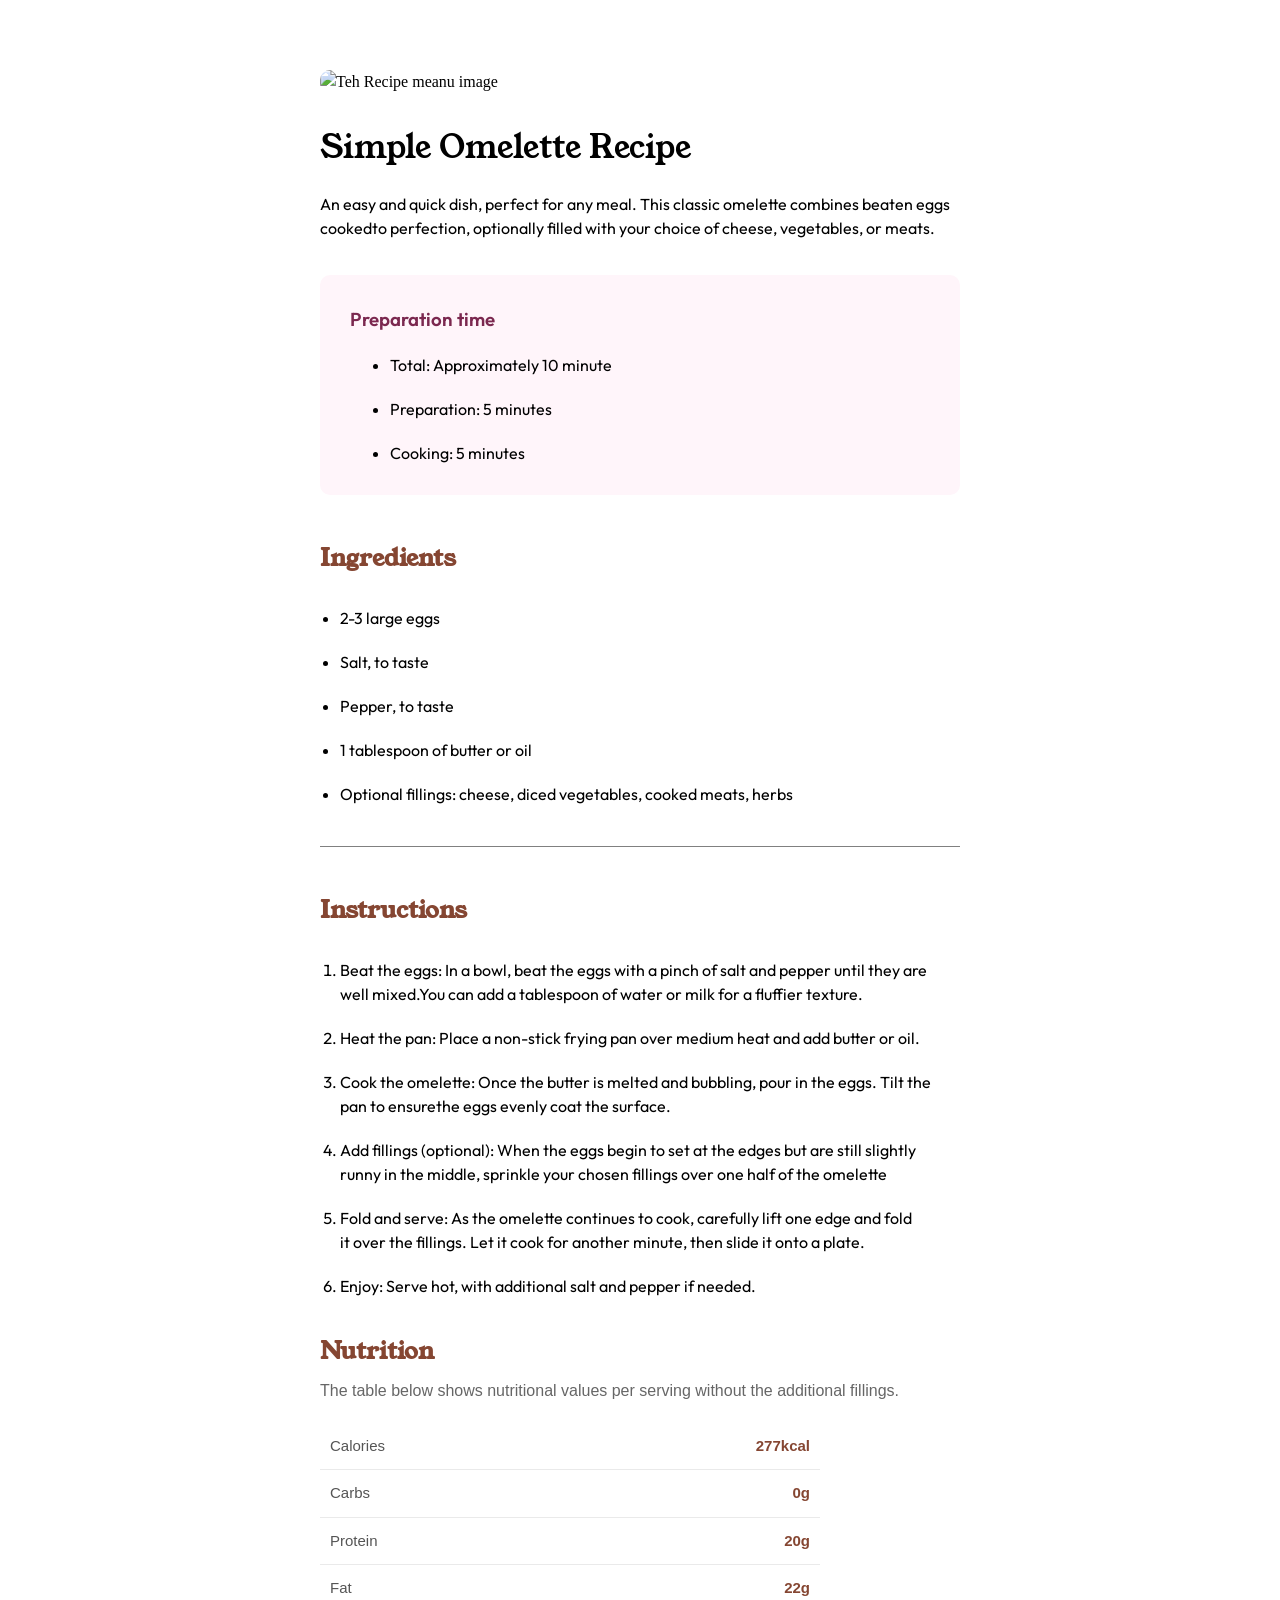
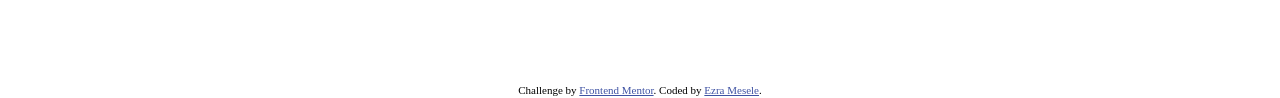
==== recipe-card/index.html @ 3c9c2c19 "Fix embedded repository and organize folders" ====
<!DOCTYPE html>
<html lang="en">
<head>
     <meta charset="UTF-8">
     <meta name="viewport" content="width=device-width, initial-scale=1.0">
     <link rel="preconnect" href="https://fonts.googleapis.com">
     <link rel="preconnect" href="https://fonts.gstatic.com" crossorigin>
     <link href="https://fonts.googleapis.com/css2?family=Young+Serif&display=swap" rel="stylesheet">
     <link rel="preconnect" href="https://fonts.googleapis.com">
     <link rel="preconnect" href="https://fonts.gstatic.com" crossorigin>
     <link href="https://fonts.googleapis.com/css2?family=Outfit:wght@100..900&display=swap" rel="stylesheet">
     <link rel="icon" type="image/png" sizes="32x32" href="./assets/images/favicon-32x32.png">
     <link rel="stylesheet" href="style.css">
     <title>Frontend Mentor | Recipe page</title>

  <!-- Feel free to remove these styles or customise in your own stylesheet 👍 -->
  <style>
    .attribution { font-size: 0.6875rem; text-align: center; }
    .attribution a { color: hsl(228, 45%, 44%); }
  </style>
</head>
<body>
     <div class="bg-main">
          <div class="card">
               <div class="menu-card">
                    <img src="./assets/images/image-omelette.jpeg" alt="Teh Recipe meanu image">
                    <h1>Simple Omelette Recipe</h1>
                    <p class="desciption">
                         An easy and quick dish, perfect for any meal.
                         This classic omelette combines beaten eggs<br>cookedto perfection,
                         optionally filled with your choice of cheese, vegetables, or meats.
                    </p>
                    <div class="cooking-time">
                         <h3>Preparation time</h3>
                         <ul>
                              <li>Total: Approximately 10 minute</li>
                              <li>Preparation: 5 minutes</li>
                              <li>Cooking: 5 minutes</li>
                         </ul>
                    </div>
                    <div class="gredient">
                         <h2>Ingredients</h2>
                         <ul>
                              <li>2-3 large eggs</li>
                              <li>Salt, to taste</li>
                              <li>Pepper, to taste</li>
                              <li>1 tablespoon of butter or oil</li>
                              <li>Optional fillings: cheese, diced vegetables, cooked meats, herbs</li>
                         </ul>
                    </div>
                    <div class="instruction">
                         <h2>Instructions</h2>
                         <ol>
                              <li>Beat the eggs: In a bowl, beat the eggs with a pinch of salt and pepper
                              until they are<br>well mixed.You can add a tablespoon of water or milk for a fluffier texture.
                              </li>
                              <li>Heat the pan: Place a non-stick frying pan over medium heat and add butter or oil.</li>
                              <li>Cook the omelette: Once the butter is melted and bubbling, pour in the eggs.
                                   Tilt the<br> pan to ensurethe eggs evenly coat the surface.
                              </li>
                              <li>Add fillings (optional): When the eggs begin to set at the edges but are still slightly<br>
                                   runny in the middle, sprinkle your chosen fillings over one half of the omelette</li>
                              <li>  Fold and serve: As the omelette continues to cook, carefully lift one edge and fold<br>
                                   it over the fillings. Let it cook for another minute, then slide it onto a plate.</li>
                              <li> Enjoy: Serve hot, with additional salt and pepper if needed.</li>
                         </ol>
                    </div>

                    <div class="nutrition-container">
                              <h2>Nutrition</h2>
                              <p class="subtitle">The table below shows nutritional values per serving without the additional fillings.</p>

                         <div class="nutrition-table">
                         <div class="nutrition-row">
                              <span class="label">Calories</span>
                              <span class="value bold">277kcal</span>
                         </div>
                         <div class="nutrition-row">
                              <span class="label">Carbs</span>
                              <span class="value">0g</span>
                         </div>
                         <div class="nutrition-row">
                              <span class="label">Protein</span>
                              <span class="value">20g</span>
                         </div>
                         <div class="nutrition-row">
                              <span class="label">Fat</span>
                              <span class="value">22g</span>
                         </div>
                         </div>
                    </div>

               </div>
          </div>
     </div>

  <!--Simple Omelette Recipe

  An easy and quick dish, perfect for any meal. This classic omelette combines beaten eggs cooked
  to perfection, optionally filled with your choice of cheese, vegetables, or meats.

  Preparation time

  Total: Approximately 10 minutes
  Preparation: 5 minutes
  Cooking: 5 minutes

  Ingredients

  2-3 large eggs
  Salt, to taste
  Pepper, to taste
  1 tablespoon of butter or oil
  Optional fillings: cheese, diced vegetables, cooked meats, herbs

  Instructions

  Beat the eggs: In a bowl, beat the eggs with a pinch of salt and pepper until they are well mixed.
  You can add a tablespoon of water or milk for a fluffier texture.

  Heat the pan: Place a non-stick frying pan over medium heat and add butter or oil.

  Cook the omelette: Once the butter is melted and bubbling, pour in the eggs. Tilt the pan to ensure
  the eggs evenly coat the surface.

  Add fillings (optional): When the eggs begin to set at the edges but are still slightly runny in the
  middle, sprinkle your chosen fillings over one half of the omelette.

  Fold and serve: As the omelette continues to cook, carefully lift one edge and fold it over the
  fillings. Let it cook for another minute, then slide it onto a plate.

  Enjoy: Serve hot, with additional salt and pepper if needed.

  Nutrition

  The table below shows nutritional values per serving without the additional fillings.

  Calories
  277kcal

  Carbs
  0g

  Protein
  20g

  Fat
  22g-->

  <footer class="attribution">
    Challenge by <a href="https://www.frontendmentor.io?ref=challenge">Frontend Mentor</a>.
    Coded by <a href="#">Ezra Mesele</a>.
  </footer>
</body>
</html>
---- recipe-card/style.css ----
/*-White: hsl(0, 0%, 100%)

- Stone 100: hsl(30, 54%, 90%)
- Stone 150: hsl(30, 18%, 87%)
- Stone 600: hsl(30, 10%, 34%)
- Stone 900: hsl(24, 5%, 18%)

- Brown 800: hsl(14, 45%, 36%)

- Rose 800: hsl(332, 51%, 32%)
- Rose 50: hsl(330, 100%, 98%)
*/
/* .young-serif-regular {
  font-family: "Young Serif", serif;
  font-weight: 400;
  font-style: normal;
} */

/* .outfit-<uniquifier> {
  font-family: "Outfit", sans-serif;
  font-optical-sizing: auto;
  font-weight: <weight>;
  font-style: normal;
} */
 
 body {
  font-size: 16px;
  line-height: 1.5;
 }

* {
     padding: 0;
     margin: 0;
     box-sizing: border-box;
}

.bg-main {
  background-image: linear-gradient(to bottom, hsl(30, 54%, 90%));
  min-height: 100vh;
  display: flex;
  justify-content: center;
  align-items: flex-start;
  padding: 40px 0;
}

.card {
  width: 700px;
  background-color: hsl(0, 0%, 100%);
  border-radius: 20px;
}

.menu-card {
  padding: 30px;
}

img {
  display: block;
  width: 100%;
  height: auto;
  border-radius: 10px;
}

h1 {
     font-family: "Young Serif", serif;
     font-weight: 400;
     font-style: normal;
     padding-top: 30px;
}
.desciption {
     font-size: 16px;
     padding-top: 20px;
     font-family: "Outfit", sans-serif;
     font-weight: 400;
}
.cooking-time {
     background-color: hsl(330, 100%, 98%);
     margin-top: 35px;
     padding: 30px 50px;
     border-radius: 10px;
}
ul li,
ol li {
     font-size: 16px;
     padding-top: 20px;
     font-family: "Outfit", sans-serif;
     font-weight: 400;
}
h3 {
     font-family: "Outfit", sans-serif;
     font-weight: 600;
     color: hsl(332, 51%, 32%);
     transform: translateX(-20px);
}

.gredient,
.instruction {
     margin-top: 45px;
}
.gredient::after {
     content: "";
     display: block;
     width: 100%;
     height: 0.5px;
     background-color: gray;
     margin-top: 40px;
}
h2 {
     font-family: "Young Serif", serif;
     font-weight: 600;
     font-size: 35px;
     color: hsl(14, 45%, 36%);
}
ul,ol {
     padding-left: 20px;
     font-family: "Outfit", sans-serif;
     font-weight: 400;
}

td {
     border: 2px solid gray;
}

.nutrition-container {
  font-family: 'Segoe UI', Tahoma, Geneva, Verdana, sans-serif;
  color: #555;
}

h2 {
  color: hsl(14, 45%, 36%);
  font-size: 24px;
  margin-top: 35px;
  margin-bottom: 10px;
}

.subtitle {
  font-size: 16px;
  color: #666;
  margin-bottom: 20px;
}
.nutrition-table {
     max-width: 500px;
}
.nutrition-row {
  display: flex;
  justify-content: space-between;
  padding: 12px 10px;
  border-bottom: 1px solid #eaeaea;
  font-size: 15px;
}

.nutrition-row:last-child {
  border-bottom: none;
}

.value {
  color:hsl(14, 45%, 36%);
  text-align: right;
  font-weight: bold;
  width: 50%;
}


.bold {
  font-weight: bold;
}
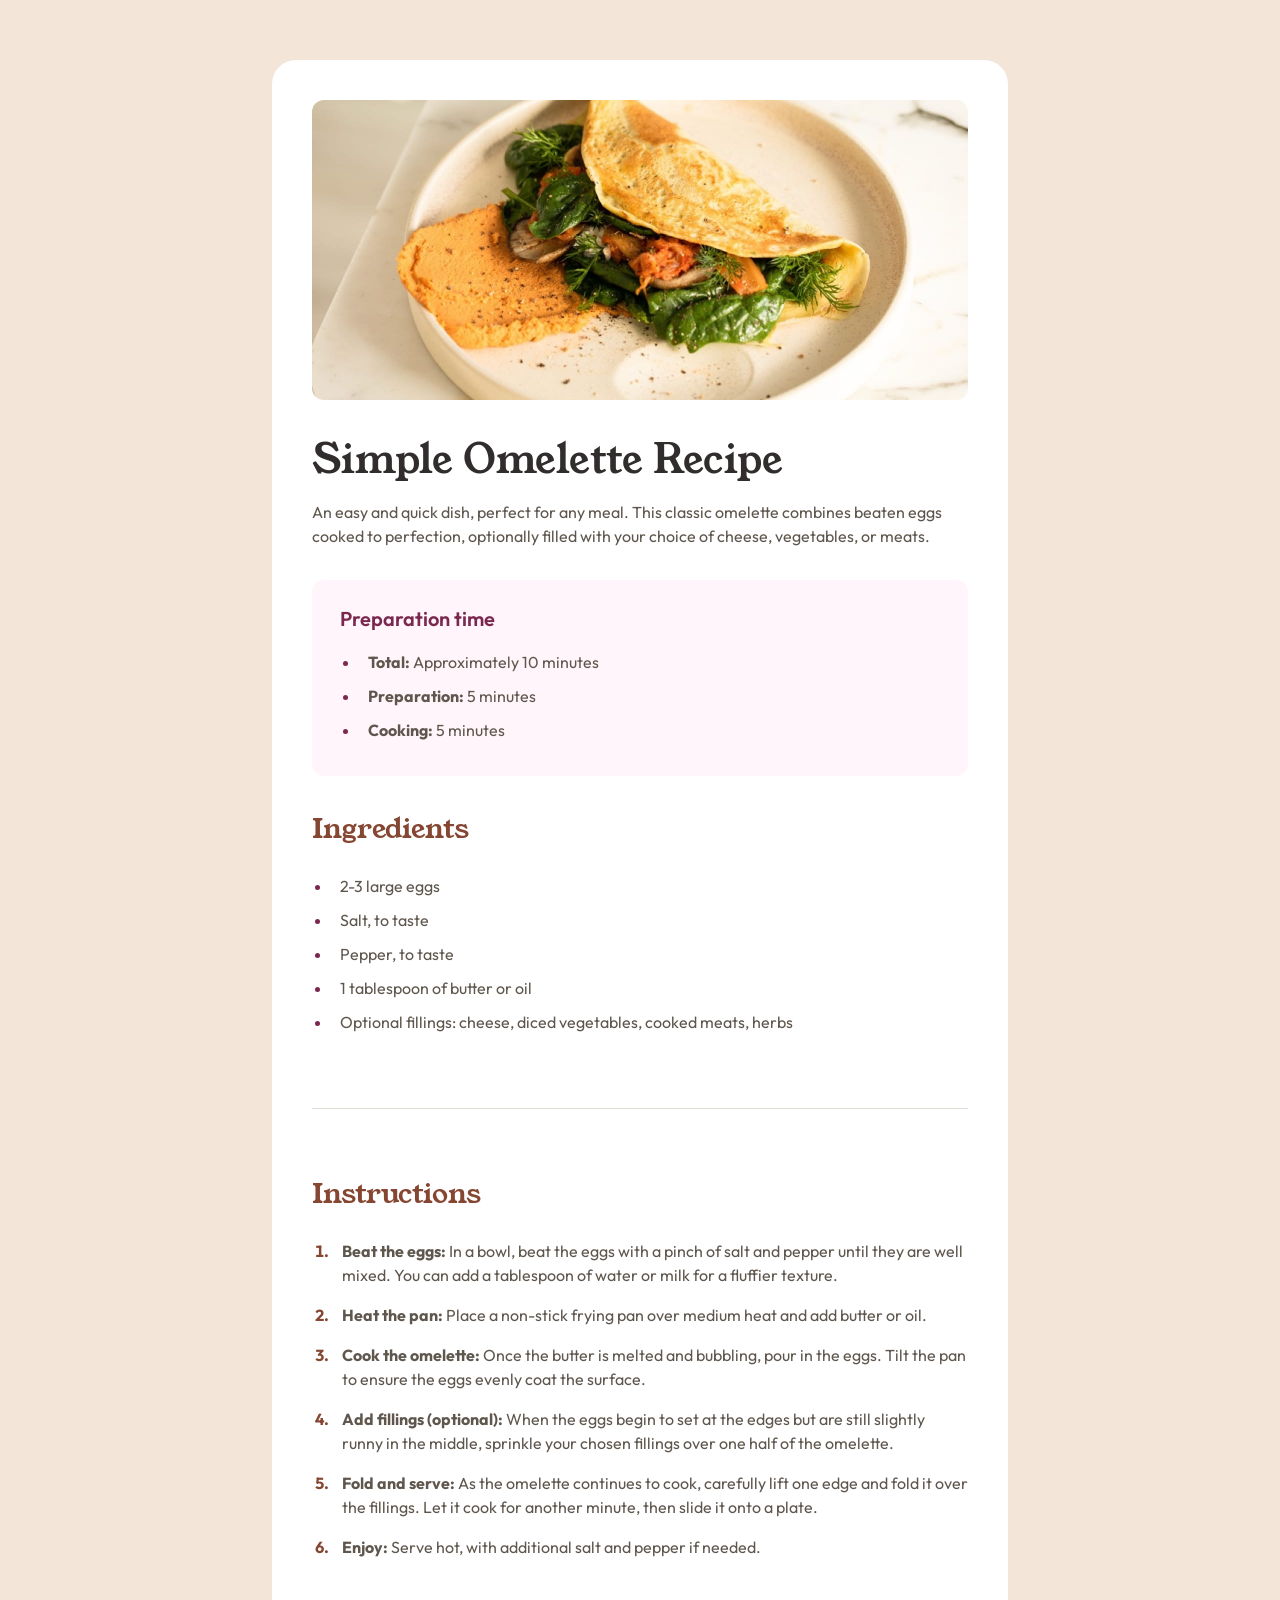
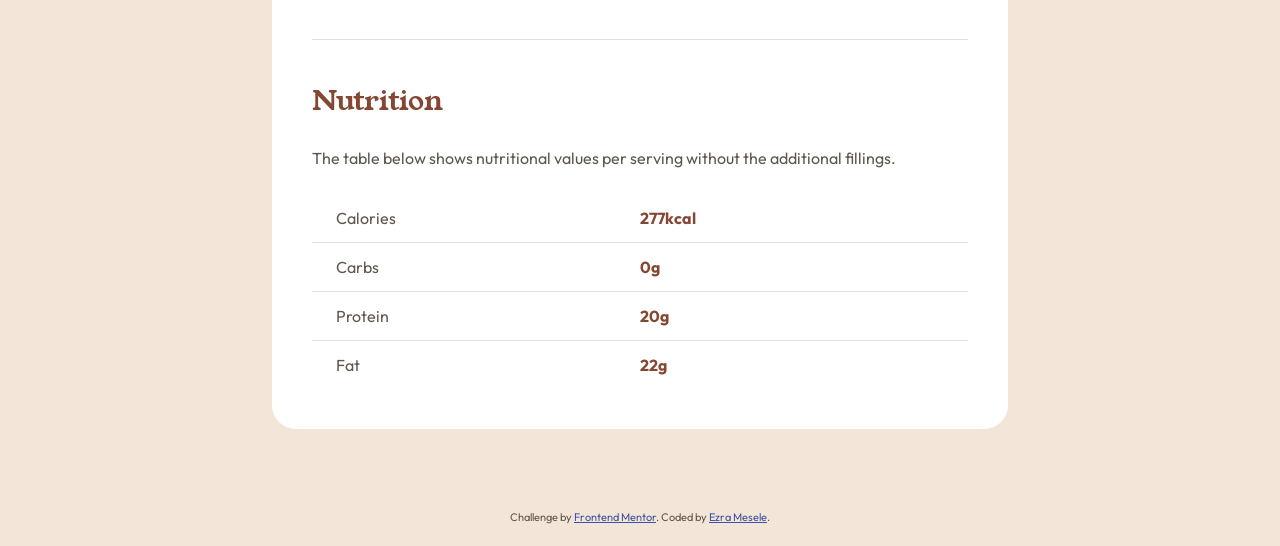
==== commit ae235a8c: "Update the html and css file to look good and make responsive i add media quaries" ====
--- a/recipe-card/index.html
+++ b/recipe-card/index.html
@@ -13,32 +13,34 @@
      <link rel="stylesheet" href="style.css">
      <title>Frontend Mentor | Recipe page</title>
 
-  <!-- Feel free to remove these styles or customise in your own stylesheet 👍 -->
   <style>
-    .attribution { font-size: 0.6875rem; text-align: center; }
+    .attribution { font-size: 0.6875rem; text-align: center; margin: 20px 0; }
     .attribution a { color: hsl(228, 45%, 44%); }
   </style>
 </head>
 <body>
-     <div class="bg-main">
+     <main class="bg-main">
           <div class="card">
+               <div class="img-container">
+                    <img src="./assets/images/image-omelette.jpeg" alt="Simple Omelette Recipe image">
+               </div>
                <div class="menu-card">
-                    <img src="./assets/images/image-omelette.jpeg" alt="Teh Recipe meanu image">
                     <h1>Simple Omelette Recipe</h1>
-                    <p class="desciption">
-                         An easy and quick dish, perfect for any meal.
-                         This classic omelette combines beaten eggs<br>cookedto perfection,
-                         optionally filled with your choice of cheese, vegetables, or meats.
+                    <p class="description">
+                         An easy and quick dish, perfect for any meal. This classic omelette combines beaten eggs
+                         cooked to perfection, optionally filled with your choice of cheese, vegetables, or meats.
                     </p>
+
                     <div class="cooking-time">
                          <h3>Preparation time</h3>
                          <ul>
-                              <li>Total: Approximately 10 minute</li>
-                              <li>Preparation: 5 minutes</li>
-                              <li>Cooking: 5 minutes</li>
+                              <li><span><strong>Total:</strong> Approximately 10 minutes</span></li>
+                              <li><span><strong>Preparation:</strong> 5 minutes</span></li>
+                              <li><span><strong>Cooking:</strong> 5 minutes</span></li>
                          </ul>
                     </div>
-                    <div class="gredient">
+
+                    <div class="ingredients">
                          <h2>Ingredients</h2>
                          <ul>
                               <li>2-3 large eggs</li>
@@ -48,104 +50,50 @@
                               <li>Optional fillings: cheese, diced vegetables, cooked meats, herbs</li>
                          </ul>
                     </div>
+
+                    <hr class="divider">
+
                     <div class="instruction">
                          <h2>Instructions</h2>
                          <ol>
-                              <li>Beat the eggs: In a bowl, beat the eggs with a pinch of salt and pepper
-                              until they are<br>well mixed.You can add a tablespoon of water or milk for a fluffier texture.
-                              </li>
-                              <li>Heat the pan: Place a non-stick frying pan over medium heat and add butter or oil.</li>
-                              <li>Cook the omelette: Once the butter is melted and bubbling, pour in the eggs.
-                                   Tilt the<br> pan to ensurethe eggs evenly coat the surface.
-                              </li>
-                              <li>Add fillings (optional): When the eggs begin to set at the edges but are still slightly<br>
-                                   runny in the middle, sprinkle your chosen fillings over one half of the omelette</li>
-                              <li>  Fold and serve: As the omelette continues to cook, carefully lift one edge and fold<br>
-                                   it over the fillings. Let it cook for another minute, then slide it onto a plate.</li>
-                              <li> Enjoy: Serve hot, with additional salt and pepper if needed.</li>
+                              <li><span><strong>Beat the eggs:</strong> In a bowl, beat the eggs with a pinch of salt and pepper until they are well mixed. You can add a tablespoon of water or milk for a fluffier texture.</span></li>
+                              <li><span><strong>Heat the pan:</strong> Place a non-stick frying pan over medium heat and add butter or oil.</span></li>
+                              <li><span><strong>Cook the omelette:</strong> Once the butter is melted and bubbling, pour in the eggs. Tilt the pan to ensure the eggs evenly coat the surface.</span></li>
+                              <li><span><strong>Add fillings (optional):</strong> When the eggs begin to set at the edges but are still slightly runny in the middle, sprinkle your chosen fillings over one half of the omelette.</span></li>
+                              <li><span><strong>Fold and serve:</strong> As the omelette continues to cook, carefully lift one edge and fold it over the fillings. Let it cook for another minute, then slide it onto a plate.</span></li>
+                              <li><span><strong>Enjoy:</strong> Serve hot, with additional salt and pepper if needed.</span></li>
                          </ol>
                     </div>
 
+                    <hr class="divider">
+
                     <div class="nutrition-container">
-                              <h2>Nutrition</h2>
-                              <p class="subtitle">The table below shows nutritional values per serving without the additional fillings.</p>
+                         <h2>Nutrition</h2>
+                         <p class="subtitle">The table below shows nutritional values per serving without the additional fillings.</p>
 
                          <div class="nutrition-table">
-                         <div class="nutrition-row">
-                              <span class="label">Calories</span>
-                              <span class="value bold">277kcal</span>
-                         </div>
-                         <div class="nutrition-row">
-                              <span class="label">Carbs</span>
-                              <span class="value">0g</span>
-                         </div>
-                         <div class="nutrition-row">
-                              <span class="label">Protein</span>
-                              <span class="value">20g</span>
-                         </div>
-                         <div class="nutrition-row">
-                              <span class="label">Fat</span>
-                              <span class="value">22g</span>
-                         </div>
+                              <div class="nutrition-row">
+                                   <span class="label">Calories</span>
+                                   <span class="value">277kcal</span>
+                              </div>
+                              <div class="nutrition-row">
+                                   <span class="label">Carbs</span>
+                                   <span class="value">0g</span>
+                              </div>
+                              <div class="nutrition-row">
+                                   <span class="label">Protein</span>
+                                   <span class="value">20g</span>
+                              </div>
+                              <div class="nutrition-row">
+                                   <span class="label">Fat</span>
+                                   <span class="value">22g</span>
+                              </div>
                          </div>
                     </div>
 
                </div>
           </div>
-     </div>
-
-  <!--Simple Omelette Recipe
-
-  An easy and quick dish, perfect for any meal. This classic omelette combines beaten eggs cooked
-  to perfection, optionally filled with your choice of cheese, vegetables, or meats.
-
-  Preparation time
-
-  Total: Approximately 10 minutes
-  Preparation: 5 minutes
-  Cooking: 5 minutes
-
-  Ingredients
-
-  2-3 large eggs
-  Salt, to taste
-  Pepper, to taste
-  1 tablespoon of butter or oil
-  Optional fillings: cheese, diced vegetables, cooked meats, herbs
-
-  Instructions
-
-  Beat the eggs: In a bowl, beat the eggs with a pinch of salt and pepper until they are well mixed.
-  You can add a tablespoon of water or milk for a fluffier texture.
-
-  Heat the pan: Place a non-stick frying pan over medium heat and add butter or oil.
-
-  Cook the omelette: Once the butter is melted and bubbling, pour in the eggs. Tilt the pan to ensure
-  the eggs evenly coat the surface.
-
-  Add fillings (optional): When the eggs begin to set at the edges but are still slightly runny in the
-  middle, sprinkle your chosen fillings over one half of the omelette.
-
-  Fold and serve: As the omelette continues to cook, carefully lift one edge and fold it over the
-  fillings. Let it cook for another minute, then slide it onto a plate.
-
-  Enjoy: Serve hot, with additional salt and pepper if needed.
-
-  Nutrition
-
-  The table below shows nutritional values per serving without the additional fillings.
-
-  Calories
-  277kcal
-
-  Carbs
-  0g
-
-  Protein
-  20g
-
-  Fat
-  22g-->
+     </main>
 
   <footer class="attribution">
     Challenge by <a href="https://www.frontendmentor.io?ref=challenge">Frontend Mentor</a>.
--- a/recipe-card/style.css
+++ b/recipe-card/style.css
@@ -1,165 +1,207 @@
-/*-White: hsl(0, 0%, 100%)
-
-- Stone 100: hsl(30, 54%, 90%)
-- Stone 150: hsl(30, 18%, 87%)
-- Stone 600: hsl(30, 10%, 34%)
-- Stone 900: hsl(24, 5%, 18%)
-
-- Brown 800: hsl(14, 45%, 36%)
-
-- Rose 800: hsl(332, 51%, 32%)
-- Rose 50: hsl(330, 100%, 98%)
-*/
-/* .young-serif-regular {
+:root {
+  --white: hsl(0, 0%, 100%);
+  --stone-100: hsl(30, 54%, 90%);
+  --stone-150: hsl(30, 18%, 87%);
+  --stone-600: hsl(30, 10%, 34%);
+  --stone-900: hsl(24, 5%, 18%);
+  --brown-800: hsl(14, 45%, 36%);
+  --rose-800: hsl(332, 51%, 32%);
+  --rose-50: hsl(330, 100%, 98%);
+}
+
+* {
+    padding: 0;
+    margin: 0;
+    box-sizing: border-box;
+}
+
+body {
+  font-size: 16px;
+  line-height: 1.5;
+  font-family: "Outfit", sans-serif;
+  background-color: var(--stone-100);
+  color: var(--stone-600);
+}
+
+.bg-main {
+  min-height: 100vh;
+  display: flex;
+  flex-direction: column;
+  justify-content: center;
+  align-items: center;
+  padding: 60px 20px;
+}
+
+.card {
+  width: 100%;
+  max-width: 736px;
+  background-color: var(--white);
+  border-radius: 24px;
+  padding: 40px;
+}
+
+.img-container {
+  width: 100%;
+  margin-bottom: 40px;
+}
+
+img {
+  display: block;
+  width: 100%;
+  height: auto;
+  border-radius: 12px;
+}
+
+.menu-card {
+  display: flex;
+  flex-direction: column;
+}
+
+h1 {
   font-family: "Young Serif", serif;
   font-weight: 400;
-  font-style: normal;
-} */
-
-/* .outfit-<uniquifier> {
+  color: var(--stone-900);
+  font-size: 40px;
+  line-height: 1;
+  margin-bottom: 20px;
+}
+
+.description {
+  font-size: 16px;
+  color: var(--stone-600);
+  margin-bottom: 32px;
+}
+
+.cooking-time {
+  background-color: var(--rose-50);
+  padding: 24px 28px;
+  border-radius: 12px;
+  margin-bottom: 32px;
+}
+
+.cooking-time h3 {
   font-family: "Outfit", sans-serif;
-  font-optical-sizing: auto;
-  font-weight: <weight>;
-  font-style: normal;
-} */
- 
- body {
-  font-size: 16px;
-  line-height: 1.5;
- }
-
-* {
-     padding: 0;
-     margin: 0;
-     box-sizing: border-box;
-}
-
-.bg-main {
-  background-image: linear-gradient(to bottom, hsl(30, 54%, 90%));
-  min-height: 100vh;
-  display: flex;
-  justify-content: center;
-  align-items: flex-start;
-  padding: 40px 0;
-}
-
-.card {
-  width: 700px;
-  background-color: hsl(0, 0%, 100%);
-  border-radius: 20px;
-}
-
-.menu-card {
-  padding: 30px;
-}
-
-img {
-  display: block;
-  width: 100%;
-  height: auto;
-  border-radius: 10px;
-}
-
-h1 {
-     font-family: "Young Serif", serif;
-     font-weight: 400;
-     font-style: normal;
-     padding-top: 30px;
-}
-.desciption {
-     font-size: 16px;
-     padding-top: 20px;
-     font-family: "Outfit", sans-serif;
-     font-weight: 400;
-}
-.cooking-time {
-     background-color: hsl(330, 100%, 98%);
-     margin-top: 35px;
-     padding: 30px 50px;
-     border-radius: 10px;
-}
-ul li,
-ol li {
-     font-size: 16px;
-     padding-top: 20px;
-     font-family: "Outfit", sans-serif;
-     font-weight: 400;
-}
-h3 {
-     font-family: "Outfit", sans-serif;
-     font-weight: 600;
-     color: hsl(332, 51%, 32%);
-     transform: translateX(-20px);
-}
-
-.gredient,
+  font-weight: 600;
+  color: var(--rose-800);
+  font-size: 20px;
+  margin-bottom: 16px;
+}
+
+.cooking-time ul {
+  list-style-type: disc;
+  padding-left: 20px;
+}
+
+.cooking-time li,
+.ingredients li {
+  margin-bottom: 10px;
+  padding-left: 8px;
+}
+
+.cooking-time li::marker,
+.ingredients li::marker {
+  color: var(--rose-800);
+}
+
+h2 {
+  font-family: "Young Serif", serif;
+  font-weight: 400;
+  font-size: 28px;
+  color: var(--brown-800);
+  margin-bottom: 24px;
+}
+
+.ingredients {
+  margin-bottom: 32px;
+}
+
+.ingredients ul {
+  list-style-type: disc;
+  padding-left: 20px;
+}
+
 .instruction {
-     margin-top: 45px;
-}
-.gredient::after {
-     content: "";
-     display: block;
-     width: 100%;
-     height: 0.5px;
-     background-color: gray;
-     margin-top: 40px;
-}
-h2 {
-     font-family: "Young Serif", serif;
-     font-weight: 600;
-     font-size: 35px;
-     color: hsl(14, 45%, 36%);
-}
-ul,ol {
-     padding-left: 20px;
-     font-family: "Outfit", sans-serif;
-     font-weight: 400;
-}
-
-td {
-     border: 2px solid gray;
+  margin: 32px 0;
+}
+
+.instruction ol {
+  list-style-type: decimal;
+  padding-left: 20px;
+}
+
+.instruction li {
+  margin-bottom: 16px;
+  padding-left: 10px;
+}
+
+.instruction li::marker {
+  color: var(--brown-800);
+  font-weight: bold;
+}
+
+.divider {
+  border: none;
+  border-top: 1px solid var(--stone-150);
+  margin: 32px 0;
 }
 
 .nutrition-container {
-  font-family: 'Segoe UI', Tahoma, Geneva, Verdana, sans-serif;
-  color: #555;
-}
-
-h2 {
-  color: hsl(14, 45%, 36%);
-  font-size: 24px;
-  margin-top: 35px;
-  margin-bottom: 10px;
+  margin-top: 8px;
 }
 
 .subtitle {
   font-size: 16px;
-  color: #666;
-  margin-bottom: 20px;
-}
+  color: var(--stone-600);
+  margin-bottom: 24px;
+}
+
 .nutrition-table {
-     max-width: 500px;
-}
+  display: flex;
+  flex-direction: column;
+  width: 100%;
+}
+
 .nutrition-row {
   display: flex;
   justify-content: space-between;
-  padding: 12px 10px;
-  border-bottom: 1px solid #eaeaea;
-  font-size: 15px;
+  padding: 12px 24px;
+  border-bottom: 1px solid var(--stone-150);
 }
 
 .nutrition-row:last-child {
   border-bottom: none;
 }
 
+.label {
+  color: var(--stone-600);
+  width: 50%;
+}
+
 .value {
-  color:hsl(14, 45%, 36%);
-  text-align: right;
+  color: var(--brown-800);
   font-weight: bold;
   width: 50%;
 }
 
-
-.bold {
-  font-weight: bold;
-}
+@media (max-width: 768px) {
+  .card {
+    padding: 0;
+    border-radius: 0;
+  }
+
+  .bg-main {
+    padding: 0;
+  }
+
+  .img-container {
+    margin-bottom: 24px;
+  }
+
+  .img-container img {
+    border-radius: 0;
+  }
+
+  .menu-card {
+    padding: 0 24px 40px 24px;
+  }
+}
